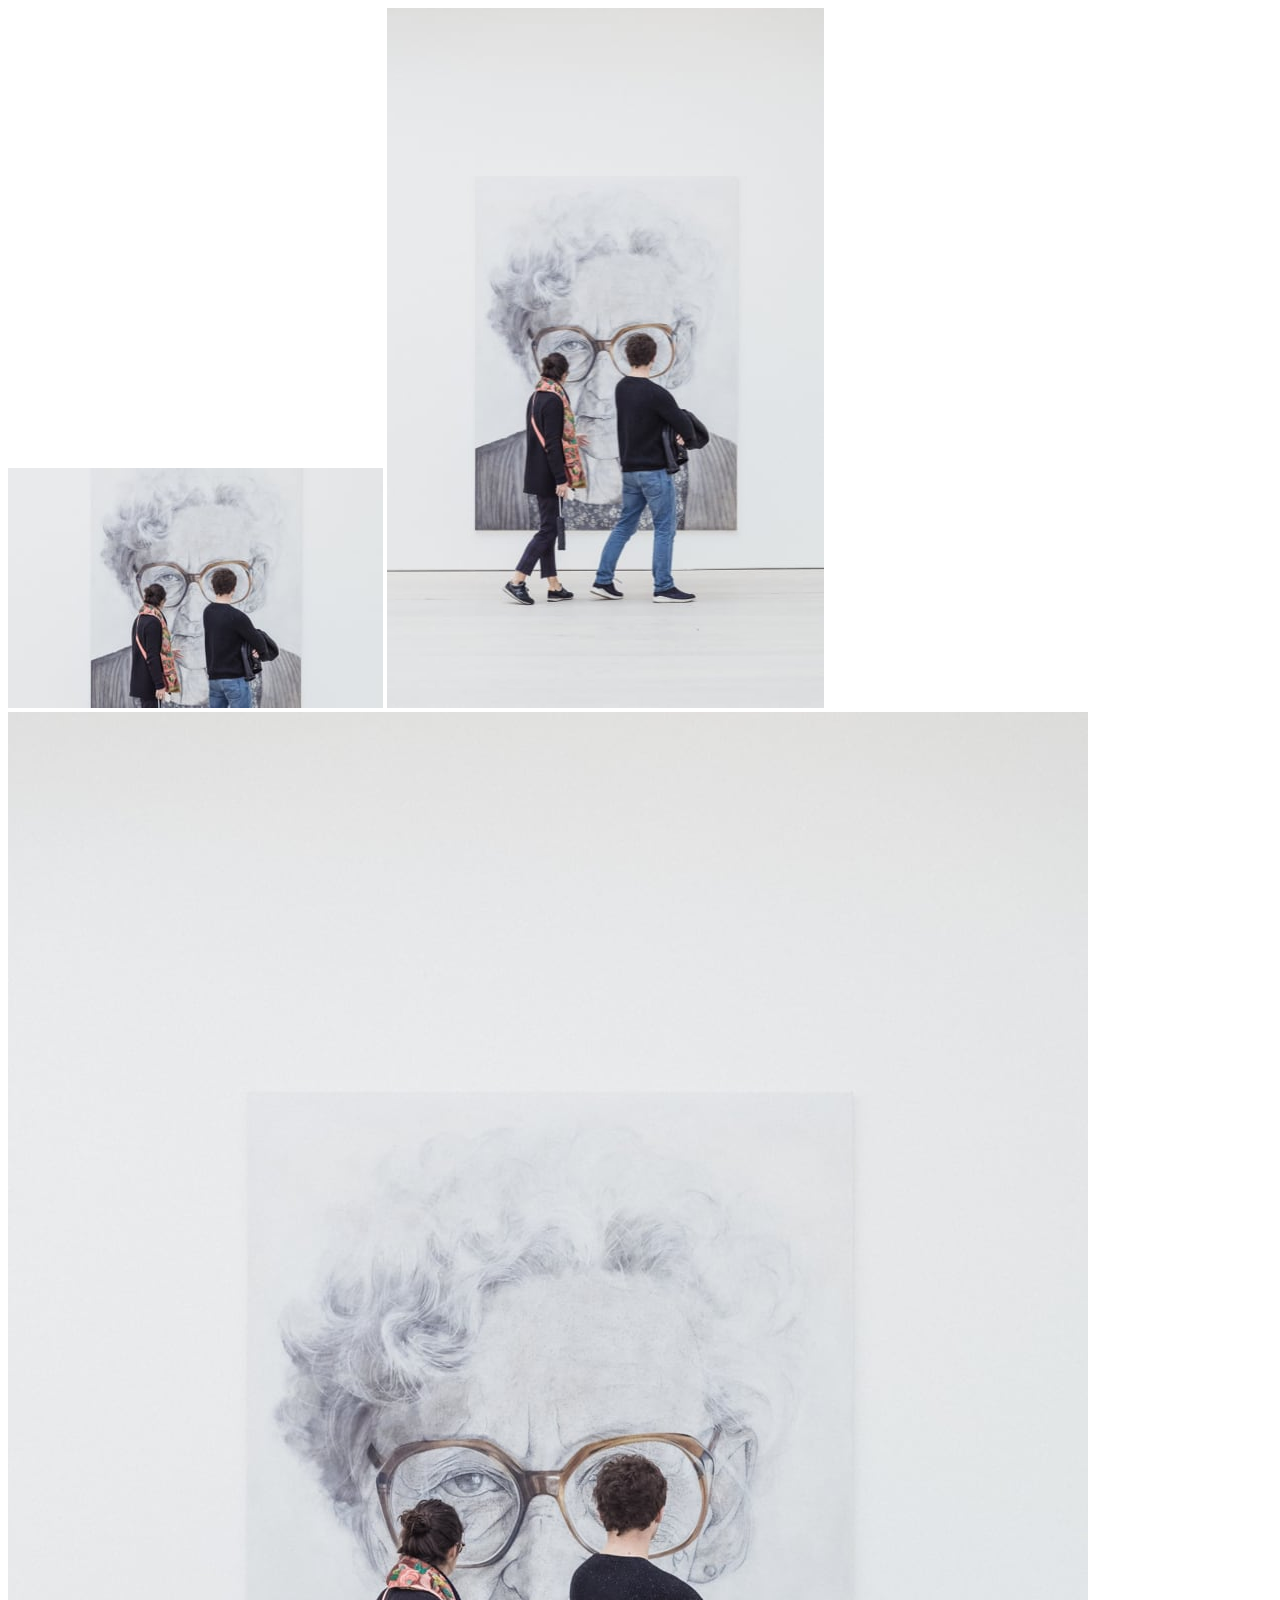
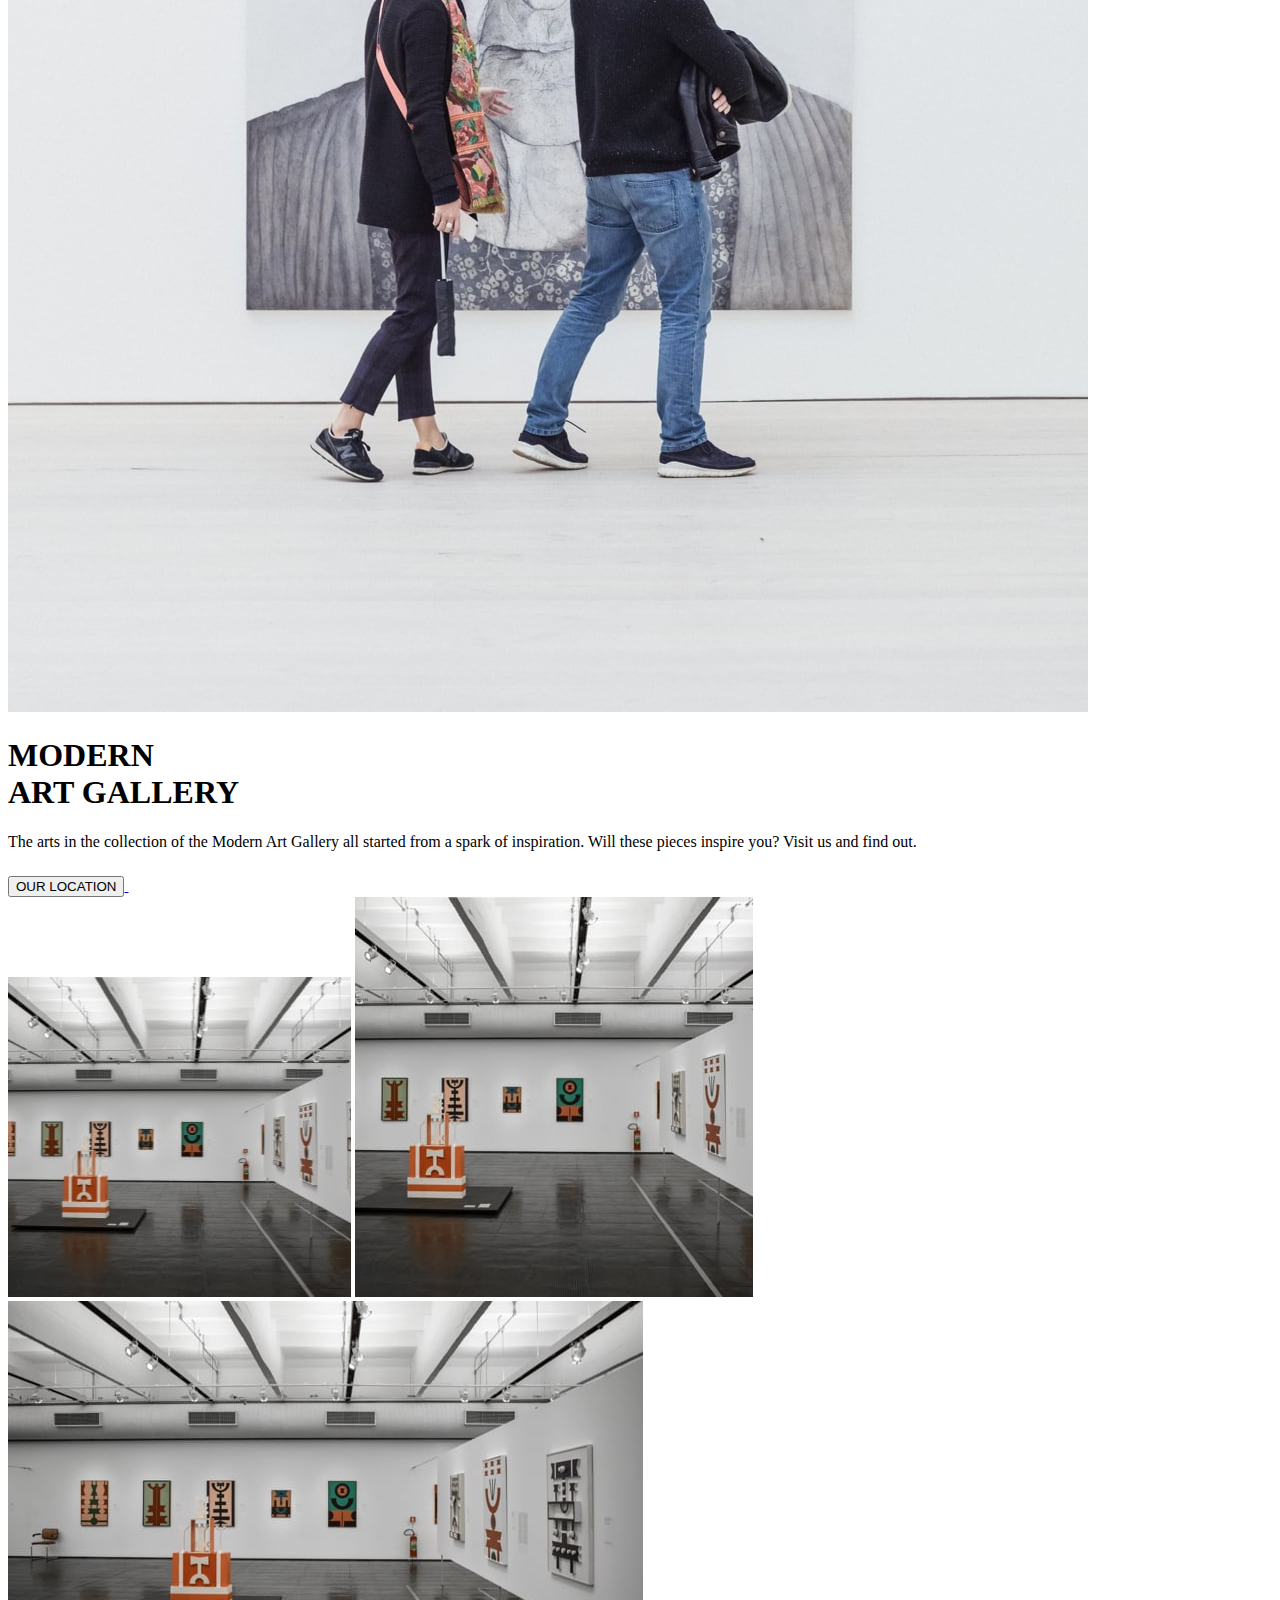
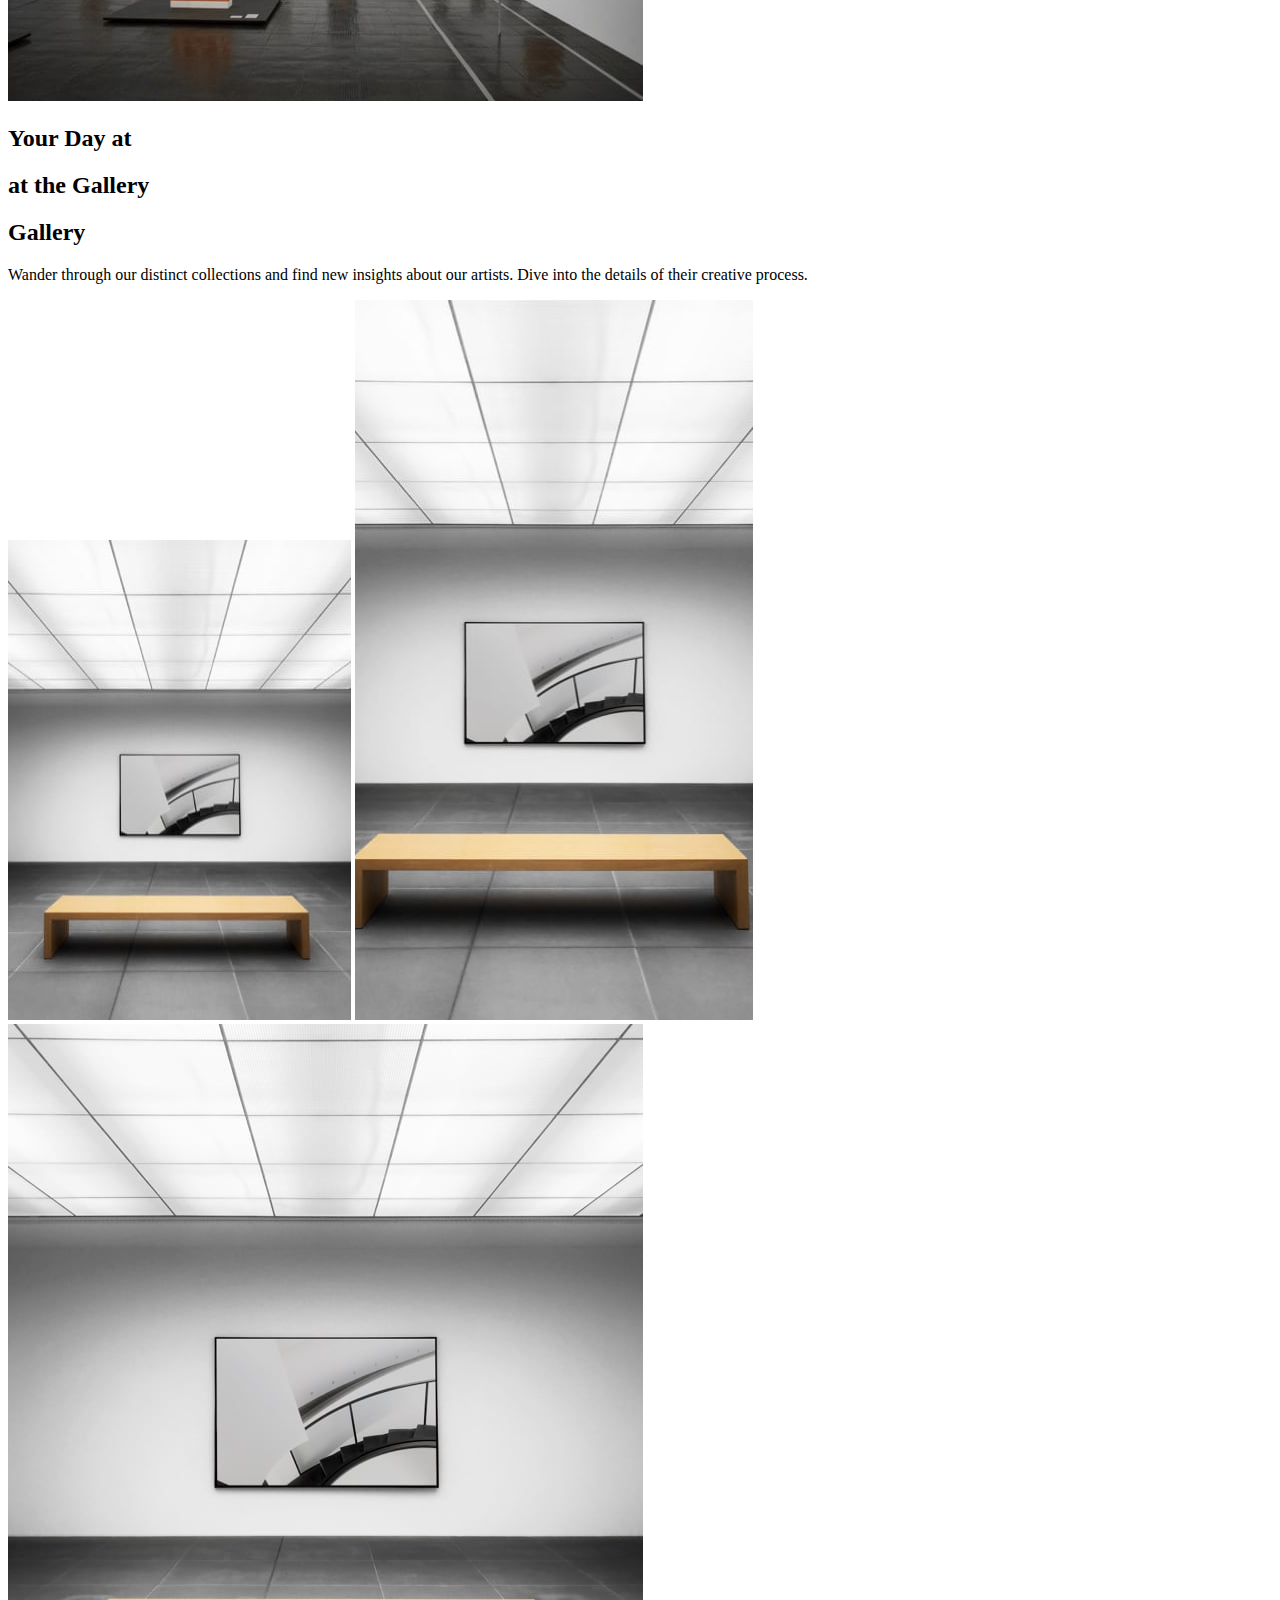
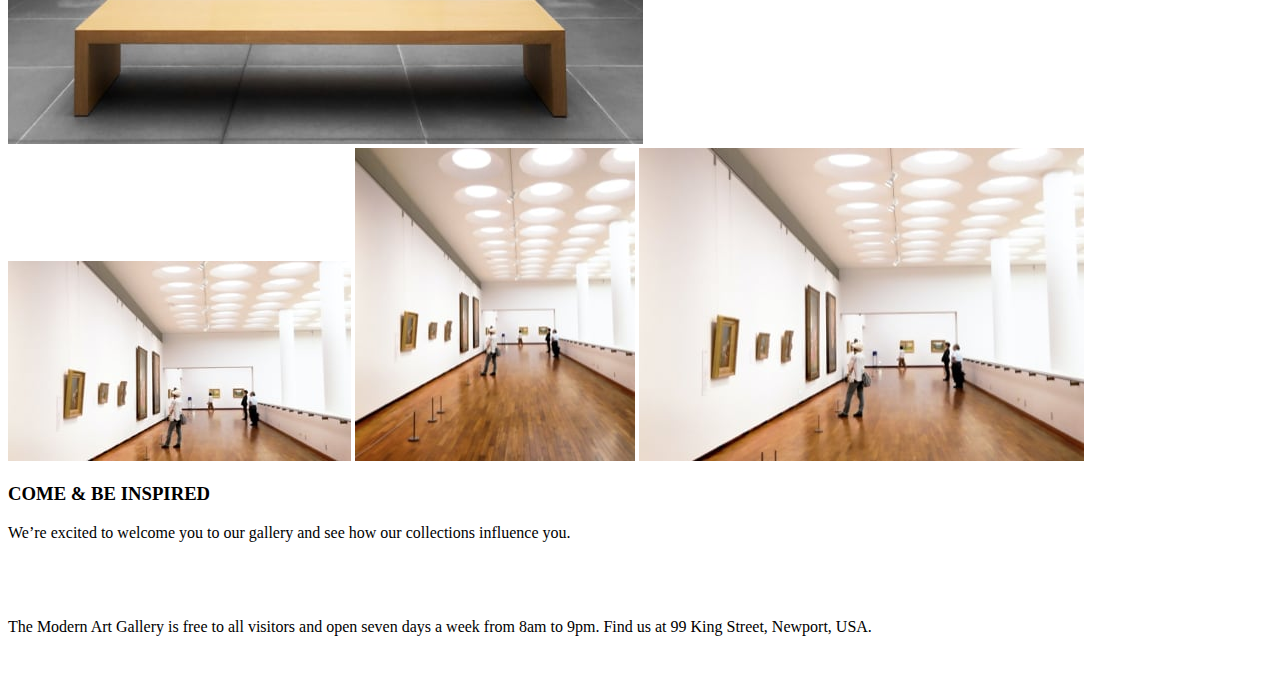
==== index.html @ ff8f23a4 "add home html" ====
<!DOCTYPE html>
<html lang="en">
  <head>
    <meta charset="UTF-8" />
    <meta http-equiv="X-UA-Compatible" content="IE=edge" />
    <meta name="viewport" content="width=device-width, initial-scale=1.0" />
    <link rel="preconnect" href="https://fonts.googleapis.com" />
    <link rel="preconnect" href="https://fonts.gstatic.com" crossorigin />
    <link
      href="https://fonts.googleapis.com/css2?family=Big+Shoulders+Display:wght@900&family=Outfit:wght@300&display=swap"
      rel="stylesheet"
    />
    <link rel="preconnect" href="https://fonts.googleapis.com" />
    <link rel="preconnect" href="https://fonts.gstatic.com" crossorigin />
    <link
      href="https://fonts.googleapis.com/css2?family=Big+Shoulders+Display:wght@900&family=Outfit:wght@400;800&family=Plus+Jakarta+Sans:wght@400;500;700;800&display=swap"
      rel="stylesheet"
    />
    <link rel="icon" href="images/svg/favicon-32x32.png" />
    <link rel="stylesheet" href="./style.css" />
    <link rel="stylesheet" href="./media.css" />
    <link rel="stylesheet" href="./media-desktop.css" />
    <title>home</title>
  </head>
  <body>
    <main>
      <div class="header">
        <div class="header-cobe"></div>
        <img class="img-mobile-hero" src="./images/mobile/image-hero.jpg" alt="galerea" />
        <img class="tablet-img-hero" src="./images/tablet/image-hero.jpg" alt="galerea" />
        <img class="img-desktop-hero" src="./images/desktop/image-hero@2x.jpg" alt="galerea" />
      </div>
      <div class="black-and-white">
        <h1 class="head-h1">
          MODER<span class="N">N</span>
          <br />
          ART GAL<span class="lery">LERY</span>
        </h1>
        <div class="line"></div>
      </div>
      <div class="header-p">
        <p>
          The arts in the collection of the Modern Art Gallery all started from a spark of
          inspiration. Will these pieces inspire you? Visit us and find out.
        </p>
      </div>
      <div class="btn-home">
        <a href="page2.html">
          <button class="my-btn">OUR LOCATION</button>
          <img
            class="img-arrow-right"
            src="./images/svg/icon-arrow-right.svg"
            alt="icon-arrow-right"
          />
        </a>
      </div>
      <div class="section">
        <div class="section-1">
          <img class="mobile-galerea" src="./images/mobile/image-grid-1.jpg" alt="garelea" />
          <img class="tablet-galerea" src="./images/tablet/image-grid-1.jpg" alt="galerea" />
          <img class="desktop-galerea" src="./images/desktop/image-grid-1.jpg" alt="galerea" />
          <div class="your-day">
            <h2>Your Day <span class="at">at</span></h2>
            <h2><span class="span-at">at</span> the Gallery</h2>
            <h2 class="gallery-h2">Gallery</h2>
            <div class="your-day-p">
              <p>
                Wander through our distinct collections and find new insights about our artists.
                Dive into the details of their creative process.
              </p>
            </div>
          </div>
        </div>
        <div class="galleryes">
          <img class="mobile-galerea2" src="./images/mobile/image-grid-2.jpg" alt="galerea" />
          <img class="tablet-galerea2" src="images/tablet/image-grid-2.jpg" alt="galerea" />
          <img class="desktop-galerea2" src="./images/desktop/image-grid-2.jpg" alt="galerea" />
          <div class="lol">
            <img class="mobile-galerea3" src="./images/mobile/image-grid-3.jpg" alt="galerea" />
            <img class="tablet-galerea3" src="images/tablet/image-grid-3.jpg" alt="galerea" />
            <img class="desktop-galerea3" src="./images/desktop/image-grid-3.jpg" alt="galerea" />
            <div class="black-cobe">
              <h3>COME & BE INSPIRED</h3>
              <p>
                We’re excited to welcome you to our gallery and see how our collections influence
                you.
              </p>
            </div>
          </div>
        </div>
      </div>
    </main>
    <footer class="footer-home">
      <svg class="footer-logo" width="111" height="40" xmlns="http://www.w3.org/2000/svg">
        <path
          d="M3.916 18.656V12.99L3.27 3.27h.598l.99 9.95 1.406 5.436h3.708l1.428-5.435.968-9.95h.621l-.668 9.72v5.665h3.455V.23H10.25L8.706 7.21l-.276 8.406H7.83l-.3-8.407L6.012.23H.462v18.426h3.455Zm18.61.23c1.689 0 2.902-.356 3.64-1.07.736-.714 1.135-1.9 1.197-3.559.061-1.505.092-3.105.092-4.802 0-1.697-.03-3.313-.092-4.848-.062-1.643-.46-2.822-1.198-3.536C25.428.357 24.215 0 22.525 0c-1.688 0-2.913.357-3.673 1.071-.76.714-1.155 1.893-1.186 3.536a237.22 237.22 0 0 0-.046 4.825v.365c.002 1.576.018 3.063.046 4.46.03 1.659.426 2.845 1.186 3.559s1.985 1.07 3.674 1.07Zm0-2.81c-.906 0-1.374-.39-1.405-1.174-.03-.783-.054-1.643-.07-2.58a176.449 176.449 0 0 1 0-5.78c.016-.937.04-1.797.07-2.58.03-.768.499-1.152 1.405-1.152.89 0 1.351.384 1.382 1.152.03.783.057 1.643.08 2.58a117.65 117.65 0 0 1 0 5.78c-.023.937-.05 1.797-.08 2.58-.03.783-.491 1.175-1.382 1.175Zm11.447 2.58c1.735 0 2.987-.368 3.754-1.105.768-.737 1.167-1.95 1.198-3.64.03-1.074.05-2.091.058-3.051.007-.96.007-1.92 0-2.88-.008-.959-.027-1.968-.058-3.028-.03-1.689-.43-2.898-1.198-3.628C36.96.595 35.708.23 33.973.23h-4.675v18.426h4.675Zm0-3.04h-1.22V3.271h1.22c.967 0 1.467.422 1.497 1.266.092 3.256.092 6.519 0 9.79-.03.86-.53 1.29-1.497 1.29Zm14.81 3.04v-3.04H44.27v-4.814h4.284v-3.04h-4.284V3.271h4.514V.23h-7.97v18.425h7.97Zm4.837 0v-6.218h.783l1.75 6.218h3.663l-2.165-6.794a3.199 3.199 0 0 0 1.405-1.463c.307-.637.476-1.455.506-2.453.016-.43.027-.806.035-1.128.008-.323.008-.645 0-.968a96.42 96.42 0 0 0-.035-1.128c-.061-1.597-.472-2.745-1.232-3.444C57.57.58 56.33.23 54.61.23h-4.445v18.426h3.455Zm.99-9.259h-.99V3.271h.99c.952 0 1.451.422 1.497 1.266a28.055 28.055 0 0 1 0 3.594c-.046.844-.545 1.266-1.497 1.266Zm9.927 9.26-.299-7.072-.599-8.337h.645l.944 9.374 1.382 6.034h5.252V.23h-3.34l.276 7.9.645 7.486h-.598l-1.267-9.512L66.196.23h-4.998v18.426h3.34ZM3.547 39.77l.392-3.847H6.61l.392 3.847h3.547L7.992 21.344H2.557L0 39.77h3.547Zm2.74-6.887H4.262l.415-4.077.276-4.422h.645l.276 4.422.415 4.077Zm9.099 6.887v-6.22h.783l1.75 6.22h3.663l-2.165-6.795a3.199 3.199 0 0 0 1.404-1.463c.308-.637.477-1.454.507-2.452.016-.43.027-.807.035-1.13.007-.322.007-.644 0-.966-.008-.323-.02-.7-.035-1.13-.061-1.596-.472-2.744-1.232-3.442-.76-.7-2-1.048-3.72-1.048h-4.445V39.77h3.455Zm.99-9.26h-.99v-6.126h.99c.952 0 1.451.422 1.497 1.267a28.055 28.055 0 0 1 0 3.593c-.046.844-.545 1.267-1.497 1.267Zm12.553 9.26V24.384h2.948v-3.04h-9.374v3.04h2.971V39.77h3.455Zm14.326.23c1.643 0 2.841-.357 3.593-1.071.753-.714 1.167-1.9 1.244-3.559.03-.706.05-1.474.058-2.303.007-.829-.004-1.597-.035-2.303h-4.63v2.994h1.267a16.197 16.197 0 0 1 0 2.257c-.03.384-.176.676-.437.876-.261.2-.614.299-1.06.299-.89 0-1.359-.392-1.405-1.175a90.954 90.954 0 0 1-.126-3.535 107.71 107.71 0 0 1 0-3.858c.023-1.29.065-2.472.126-3.547.046-.768.515-1.152 1.405-1.152.845 0 1.29.384 1.336 1.152.03.43.046.96.046 1.59 0 .629-.015 1.158-.046 1.588h3.455c.03-.353.046-.775.046-1.266 0-.492-.015-.914-.046-1.267-.107-1.643-.53-2.822-1.267-3.536-.737-.714-1.911-1.07-3.524-1.07-1.136 0-2.053.157-2.752.471a3.032 3.032 0 0 0-1.543 1.532c-.33.706-.519 1.643-.565 2.81-.015.614-.03 1.328-.046 2.142a135.078 135.078 0 0 0 0 5.102c.016.821.031 1.555.046 2.2.046 1.105.23 1.996.553 2.671a3.01 3.01 0 0 0 1.532 1.486c.699.315 1.624.472 2.775.472Zm9.375-.23.391-3.847h2.672l.391 3.847h3.547l-2.556-18.426h-5.436L49.083 39.77h3.547Zm2.74-6.887h-2.026l.414-4.077.277-4.422h.644l.277 4.422.414 4.077Zm13.636 6.887v-3.04h-4.538V21.343h-3.455V39.77h7.993Zm9.374 0v-3.04h-4.537V21.343h-3.455V39.77h7.992Zm9.351 0v-3.04h-4.514v-4.814H87.5v-3.04h-4.284v-4.492h4.514v-3.04h-7.969V39.77h7.97Zm4.837 0v-6.22h.783l1.75 6.22h3.663l-2.165-6.795a3.199 3.199 0 0 0 1.405-1.463c.307-.637.476-1.454.507-2.452.015-.43.026-.807.034-1.13.008-.322.008-.644 0-.966a96.42 96.42 0 0 0-.034-1.13c-.062-1.596-.473-2.744-1.233-3.442-.76-.7-2-1.048-3.72-1.048h-4.445V39.77h3.455Zm.99-9.26h-.99v-6.126h.99c.953 0 1.452.422 1.498 1.267a28.055 28.055 0 0 1 0 3.593c-.046.844-.545 1.267-1.497 1.267Zm13.037 9.26v-4.4l.253-1.06 3.202-12.966h-3.524l-.99 4.468-.346 5.413h-.645l-.345-5.413-.99-4.468h-3.525l3.202 12.99.253 1.036v4.4h3.455Z"
          fill="#FFF"
        />
      </svg>
      <div class="footer-home-p">
        <p>
          The Modern Art Gallery is free to all visitors and open seven days a week from 8am to 9pm.
          Find us at 99 King Street, Newport, USA.
        </p>
      </div>
      <div class="footer-svg-container">
        <svg class="logo-facebook" width="20" height="20" xmlns="http://www.w3.org/2000/svg">
          <path
            d="M18.896 0H1.104C.494 0 0 .494 0 1.104v17.793C0 19.506.494 20 1.104 20h9.58v-7.745H8.076V9.237h2.606V7.01c0-2.583 1.578-3.99 3.883-3.99 1.104 0 2.052.082 2.329.119v2.7h-1.598c-1.254 0-1.496.597-1.496 1.47v1.928h2.989l-.39 3.018h-2.6V20h5.098c.608 0 1.102-.494 1.102-1.104V1.104C20 .494 19.506 0 18.896 0Z"
            fill="#FFF"
          />
        </svg>
        <svg class="logo-instagram" width="20" height="20" xmlns="http://www.w3.org/2000/svg">
          <path
            d="M10 1.802c2.67 0 2.987.01 4.042.059 2.71.123 3.975 1.409 4.099 4.099.048 1.054.057 1.37.057 4.04 0 2.672-.01 2.988-.057 4.042-.124 2.687-1.387 3.975-4.1 4.099-1.054.048-1.37.058-4.041.058-2.67 0-2.987-.01-4.04-.058-2.718-.124-3.977-1.416-4.1-4.1-.048-1.054-.058-1.37-.058-4.041 0-2.67.01-2.986.058-4.04.124-2.69 1.387-3.977 4.1-4.1 1.054-.048 1.37-.058 4.04-.058ZM10 0C7.284 0 6.944.012 5.877.06 2.246.227.227 2.242.061 5.877.01 6.944 0 7.284 0 10s.012 3.057.06 4.123c.167 3.632 2.182 5.65 5.817 5.817 1.067.048 1.407.06 4.123.06s3.057-.012 4.123-.06c3.629-.167 5.652-2.182 5.816-5.817.05-1.066.061-1.407.061-4.123s-.012-3.056-.06-4.122C19.777 2.249 17.76.228 14.124.06 13.057.01 12.716 0 10 0Zm0 4.865a5.135 5.135 0 1 0 0 10.27 5.135 5.135 0 0 0 0-10.27Zm0 8.468a3.333 3.333 0 1 1 0-6.666 3.333 3.333 0 0 1 0 6.666Zm5.338-9.87a1.2 1.2 0 1 0 0 2.4 1.2 1.2 0 0 0 0-2.4Z"
            fill="#FFF"
          />
        </svg>
        <svg class="logo-twiter" width="20" height="17" xmlns="http://www.w3.org/2000/svg">
          <path
            d="M20 2.172a8.192 8.192 0 0 1-2.357.646 4.11 4.11 0 0 0 1.805-2.27 8.22 8.22 0 0 1-2.606.996A4.096 4.096 0 0 0 13.847.248c-2.65 0-4.596 2.472-3.998 5.037A11.648 11.648 0 0 1 1.392 1a4.109 4.109 0 0 0 1.27 5.478 4.086 4.086 0 0 1-1.858-.513c-.045 1.9 1.318 3.679 3.291 4.075a4.113 4.113 0 0 1-1.853.07 4.106 4.106 0 0 0 3.833 2.849A8.25 8.25 0 0 1 0 14.658a11.616 11.616 0 0 0 6.29 1.843c7.618 0 11.923-6.434 11.663-12.205A8.354 8.354 0 0 0 20 2.172Z"
            fill="#FFF"
          />
        </svg>
      </div>
    </footer>
  </body>
</html>
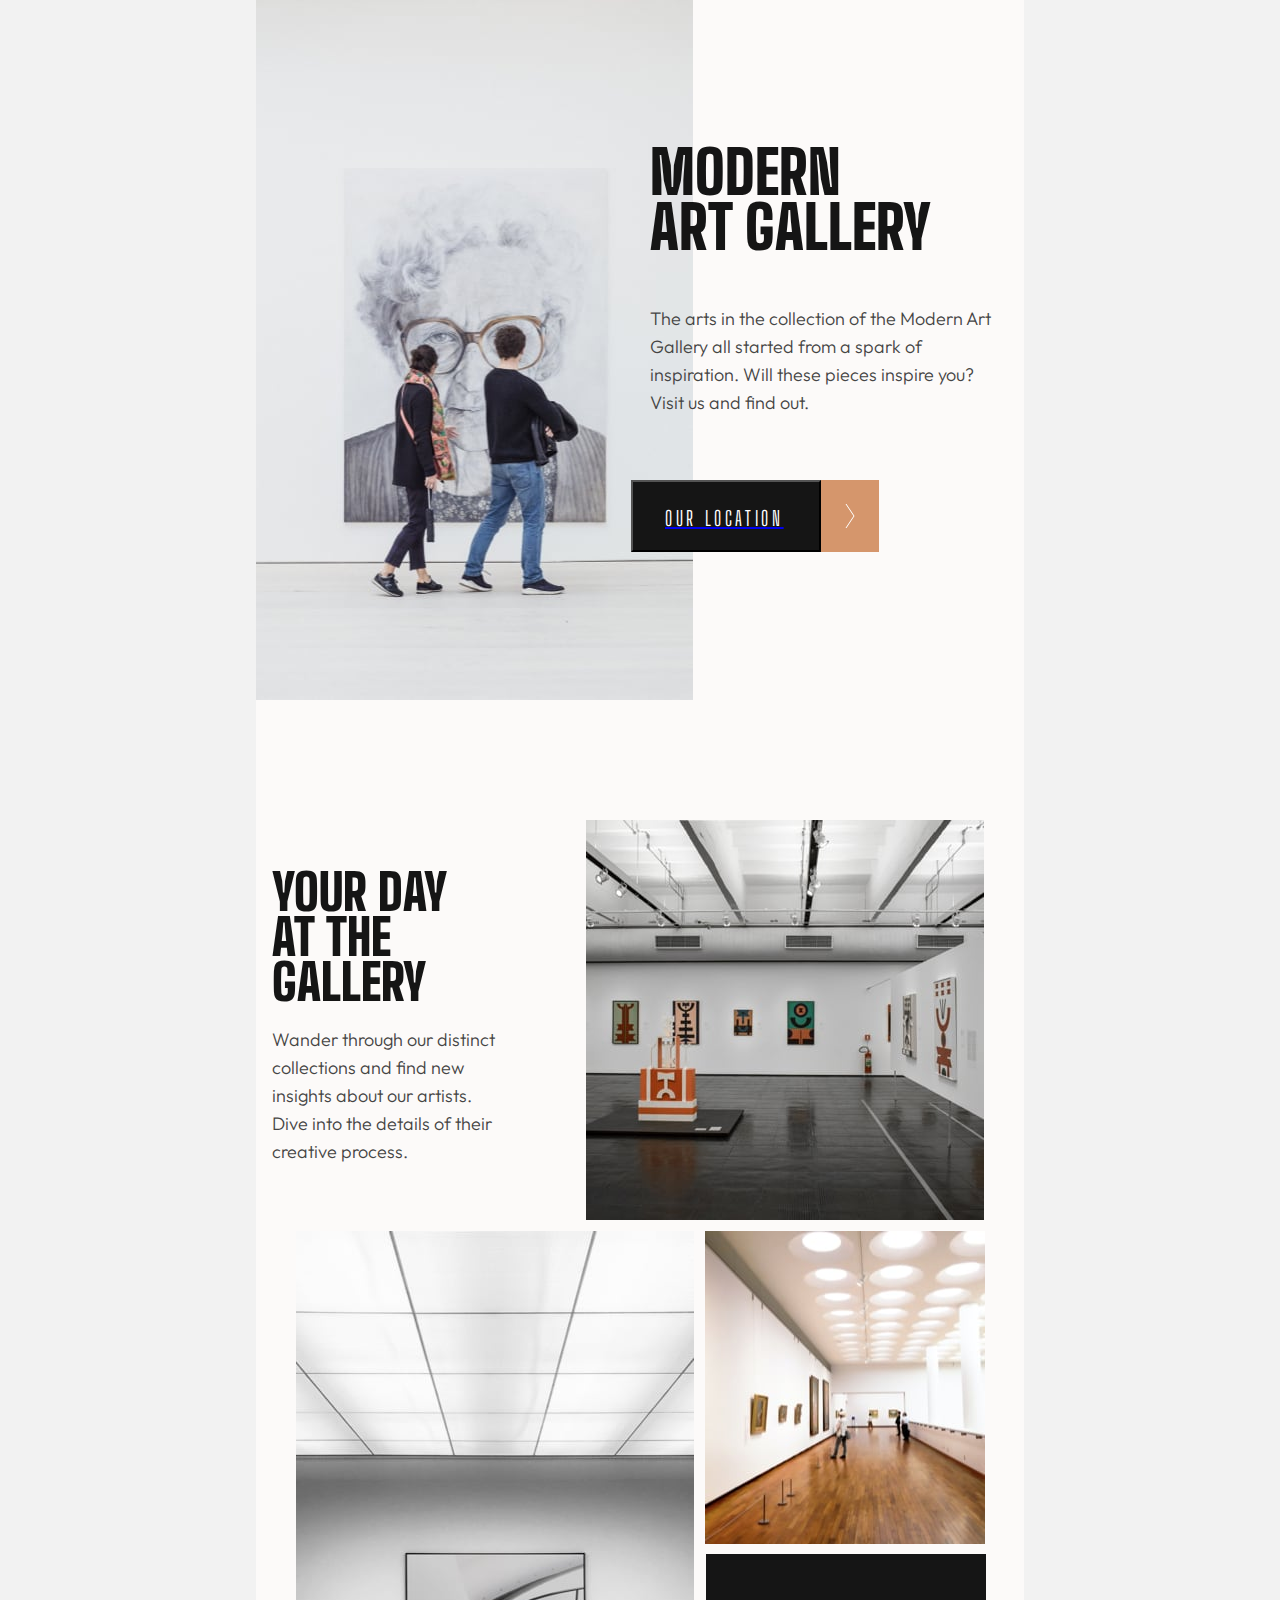
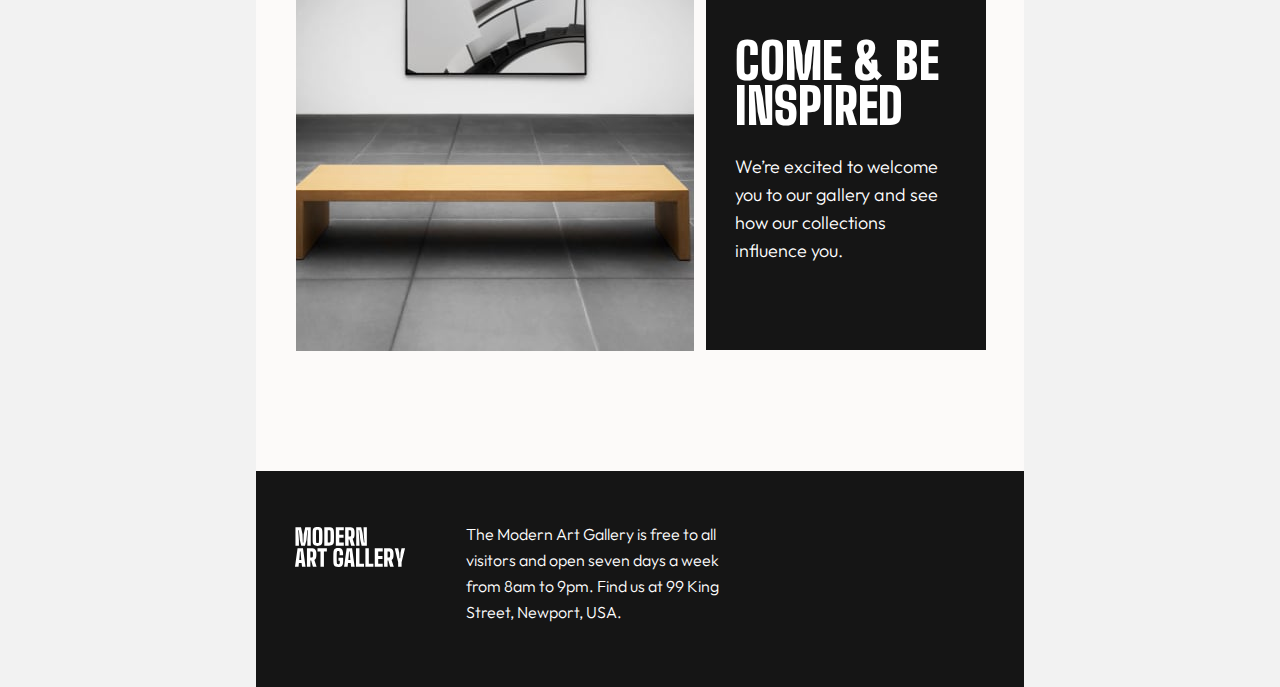
==== commit d417f0fc: "add mobile,tablet,desktop css" ====
--- a/index.html
+++ b/index.html
@@ -91,12 +91,7 @@
       </div>
     </main>
     <footer class="footer-home">
-      <svg class="footer-logo" width="111" height="40" xmlns="http://www.w3.org/2000/svg">
-        <path
-          d="M3.916 18.656V12.99L3.27 3.27h.598l.99 9.95 1.406 5.436h3.708l1.428-5.435.968-9.95h.621l-.668 9.72v5.665h3.455V.23H10.25L8.706 7.21l-.276 8.406H7.83l-.3-8.407L6.012.23H.462v18.426h3.455Zm18.61.23c1.689 0 2.902-.356 3.64-1.07.736-.714 1.135-1.9 1.197-3.559.061-1.505.092-3.105.092-4.802 0-1.697-.03-3.313-.092-4.848-.062-1.643-.46-2.822-1.198-3.536C25.428.357 24.215 0 22.525 0c-1.688 0-2.913.357-3.673 1.071-.76.714-1.155 1.893-1.186 3.536a237.22 237.22 0 0 0-.046 4.825v.365c.002 1.576.018 3.063.046 4.46.03 1.659.426 2.845 1.186 3.559s1.985 1.07 3.674 1.07Zm0-2.81c-.906 0-1.374-.39-1.405-1.174-.03-.783-.054-1.643-.07-2.58a176.449 176.449 0 0 1 0-5.78c.016-.937.04-1.797.07-2.58.03-.768.499-1.152 1.405-1.152.89 0 1.351.384 1.382 1.152.03.783.057 1.643.08 2.58a117.65 117.65 0 0 1 0 5.78c-.023.937-.05 1.797-.08 2.58-.03.783-.491 1.175-1.382 1.175Zm11.447 2.58c1.735 0 2.987-.368 3.754-1.105.768-.737 1.167-1.95 1.198-3.64.03-1.074.05-2.091.058-3.051.007-.96.007-1.92 0-2.88-.008-.959-.027-1.968-.058-3.028-.03-1.689-.43-2.898-1.198-3.628C36.96.595 35.708.23 33.973.23h-4.675v18.426h4.675Zm0-3.04h-1.22V3.271h1.22c.967 0 1.467.422 1.497 1.266.092 3.256.092 6.519 0 9.79-.03.86-.53 1.29-1.497 1.29Zm14.81 3.04v-3.04H44.27v-4.814h4.284v-3.04h-4.284V3.271h4.514V.23h-7.97v18.425h7.97Zm4.837 0v-6.218h.783l1.75 6.218h3.663l-2.165-6.794a3.199 3.199 0 0 0 1.405-1.463c.307-.637.476-1.455.506-2.453.016-.43.027-.806.035-1.128.008-.323.008-.645 0-.968a96.42 96.42 0 0 0-.035-1.128c-.061-1.597-.472-2.745-1.232-3.444C57.57.58 56.33.23 54.61.23h-4.445v18.426h3.455Zm.99-9.259h-.99V3.271h.99c.952 0 1.451.422 1.497 1.266a28.055 28.055 0 0 1 0 3.594c-.046.844-.545 1.266-1.497 1.266Zm9.927 9.26-.299-7.072-.599-8.337h.645l.944 9.374 1.382 6.034h5.252V.23h-3.34l.276 7.9.645 7.486h-.598l-1.267-9.512L66.196.23h-4.998v18.426h3.34ZM3.547 39.77l.392-3.847H6.61l.392 3.847h3.547L7.992 21.344H2.557L0 39.77h3.547Zm2.74-6.887H4.262l.415-4.077.276-4.422h.645l.276 4.422.415 4.077Zm9.099 6.887v-6.22h.783l1.75 6.22h3.663l-2.165-6.795a3.199 3.199 0 0 0 1.404-1.463c.308-.637.477-1.454.507-2.452.016-.43.027-.807.035-1.13.007-.322.007-.644 0-.966-.008-.323-.02-.7-.035-1.13-.061-1.596-.472-2.744-1.232-3.442-.76-.7-2-1.048-3.72-1.048h-4.445V39.77h3.455Zm.99-9.26h-.99v-6.126h.99c.952 0 1.451.422 1.497 1.267a28.055 28.055 0 0 1 0 3.593c-.046.844-.545 1.267-1.497 1.267Zm12.553 9.26V24.384h2.948v-3.04h-9.374v3.04h2.971V39.77h3.455Zm14.326.23c1.643 0 2.841-.357 3.593-1.071.753-.714 1.167-1.9 1.244-3.559.03-.706.05-1.474.058-2.303.007-.829-.004-1.597-.035-2.303h-4.63v2.994h1.267a16.197 16.197 0 0 1 0 2.257c-.03.384-.176.676-.437.876-.261.2-.614.299-1.06.299-.89 0-1.359-.392-1.405-1.175a90.954 90.954 0 0 1-.126-3.535 107.71 107.71 0 0 1 0-3.858c.023-1.29.065-2.472.126-3.547.046-.768.515-1.152 1.405-1.152.845 0 1.29.384 1.336 1.152.03.43.046.96.046 1.59 0 .629-.015 1.158-.046 1.588h3.455c.03-.353.046-.775.046-1.266 0-.492-.015-.914-.046-1.267-.107-1.643-.53-2.822-1.267-3.536-.737-.714-1.911-1.07-3.524-1.07-1.136 0-2.053.157-2.752.471a3.032 3.032 0 0 0-1.543 1.532c-.33.706-.519 1.643-.565 2.81-.015.614-.03 1.328-.046 2.142a135.078 135.078 0 0 0 0 5.102c.016.821.031 1.555.046 2.2.046 1.105.23 1.996.553 2.671a3.01 3.01 0 0 0 1.532 1.486c.699.315 1.624.472 2.775.472Zm9.375-.23.391-3.847h2.672l.391 3.847h3.547l-2.556-18.426h-5.436L49.083 39.77h3.547Zm2.74-6.887h-2.026l.414-4.077.277-4.422h.644l.277 4.422.414 4.077Zm13.636 6.887v-3.04h-4.538V21.343h-3.455V39.77h7.993Zm9.374 0v-3.04h-4.537V21.343h-3.455V39.77h7.992Zm9.351 0v-3.04h-4.514v-4.814H87.5v-3.04h-4.284v-4.492h4.514v-3.04h-7.969V39.77h7.97Zm4.837 0v-6.22h.783l1.75 6.22h3.663l-2.165-6.795a3.199 3.199 0 0 0 1.405-1.463c.307-.637.476-1.454.507-2.452.015-.43.026-.807.034-1.13.008-.322.008-.644 0-.966a96.42 96.42 0 0 0-.034-1.13c-.062-1.596-.473-2.744-1.233-3.442-.76-.7-2-1.048-3.72-1.048h-4.445V39.77h3.455Zm.99-9.26h-.99v-6.126h.99c.953 0 1.452.422 1.498 1.267a28.055 28.055 0 0 1 0 3.593c-.046.844-.545 1.267-1.497 1.267Zm13.037 9.26v-4.4l.253-1.06 3.202-12.966h-3.524l-.99 4.468-.346 5.413h-.645l-.345-5.413-.99-4.468h-3.525l3.202 12.99.253 1.036v4.4h3.455Z"
-          fill="#FFF"
-        />
-      </svg>
+      <img class="light-logo" src="./images/svg/logo-light.svg" alt="" />
       <div class="footer-home-p">
         <p>
           The Modern Art Gallery is free to all visitors and open seven days a week from 8am to 9pm.
--- a/style.css
+++ b/style.css
@@ -0,0 +1,300 @@
+* {
+  margin: 0;
+  padding: 0;
+  box-sizing: border-box;
+}
+
+p {
+  font-family: "Outfit", sans-serif;
+}
+h1,
+h2,
+h3,
+button {
+  font-family: "Big Shoulders Display", cursive;
+}
+html {
+  overflow-x: hidden;
+}
+body {
+  background-color: #f2f2f2;
+  display: flex;
+  justify-content: center;
+  align-items: center;
+  flex-direction: column;
+  width: 100%;
+}
+main {
+  width: 375px;
+  background: #fcfaf9;
+  display: flex;
+  flex-direction: column;
+}
+.tablet-img-hero,
+.img-desktop-hero,
+.desktop-galerea,
+.desktop-galerea2,
+.desktop-galerea3,
+.at {
+  display: none;
+}
+.tablet-galerea {
+  display: none;
+}
+.img-mobile-hero {
+  margin-bottom: 50px;
+}
+.black-and-white {
+  display: flex;
+  flex-direction: column;
+}
+.head-h1 {
+  font-style: normal;
+  font-weight: 900;
+  font-size: 60px;
+  line-height: 55px;
+  text-transform: uppercase;
+  color: #151515;
+  margin-left: 16px;
+}
+.header-p {
+  font-style: normal;
+  font-weight: 300;
+  font-size: 18px;
+  line-height: 28px;
+  color: #444444;
+  margin: 45px 16px 50px 16px;
+}
+.btn-home a {
+  display: flex;
+}
+.btn-home button {
+  padding: 24px 35px 24px 32px;
+  font-style: normal;
+  font-size: 20px;
+  font-weight: 400;
+  line-height: 24px;
+  letter-spacing: 3.63636px;
+  color: #ffffff;
+  background-color: #151515;
+  height: 72px;
+}
+
+/* hover */
+.my-btn {
+  outline: none;
+}
+.btn-home:hover .my-btn {
+  background: #d5966c;
+  cursor: pointer;
+}
+.btn-home:hover .img-arrow-right {
+  background: #151515;
+  cursor: pointer;
+}
+
+.img-arrow-right {
+  background-color: #d5966c;
+  padding: 24px;
+}
+.mobile-galerea {
+  margin: 120px 16px 25px 16px;
+}
+.your-day h2 {
+  font-style: normal;
+  font-weight: 900;
+  font-size: 50px;
+  line-height: 45px;
+  text-transform: uppercase;
+  color: #151515;
+  padding-left: 16px;
+}
+.gallery-h2 {
+  display: none;
+}
+.your-day p {
+  font-style: normal;
+  font-weight: 300;
+  font-size: 18px;
+  line-height: 28px;
+  color: #444444;
+  margin: 21px 16px 32px 16px;
+}
+.mobile-galerea2 {
+  margin: 0 16px;
+}
+.tablet-galerea2 {
+  display: none;
+}
+.tablet-galerea3 {
+  display: none;
+}
+.mobile-galerea3 {
+  margin: 16px;
+}
+.black-cobe {
+  width: 343px;
+  height: 293px;
+  background-color: #151515;
+  margin: 0 16px 120px 16px;
+}
+.black-cobe h3 {
+  font-style: normal;
+  font-weight: 900;
+  font-size: 50px;
+  line-height: 45px;
+  text-transform: uppercase;
+  color: #ffffff;
+  padding: 48px 24px 24px 24px;
+}
+.black-cobe p {
+  font-style: normal;
+  font-weight: 300;
+  font-size: 18px;
+  line-height: 28px;
+  color: #ffffff;
+  padding: 0 24px 47px 24px;
+}
+.footer-home {
+  width: 375px;
+  height: 336px;
+  background: #151515;
+}
+.light-logo {
+  padding: 48px 32px;
+}
+.footer-home-p {
+  font-style: normal;
+  font-weight: 300;
+  font-size: 16px;
+  line-height: 26px;
+  color: #ffffff;
+  padding: 0 32px 32px 32px;
+}
+.logo-facebook {
+  padding: 0 20px 40px 24px;
+}
+.logo-instagram {
+  padding: 0 0 40px 0;
+}
+.logo-twiter {
+  padding: 0 0 40px 20px;
+}
+
+/* page2-location*/
+
+.main-location {
+  display: flex;
+  flex-direction: column;
+  justify-content: center;
+  align-items: center;
+  width: 100%;
+}
+.btn-location a {
+  display: flex;
+}
+
+/* hover */
+
+.btn-location:hover .my-button-loc {
+  background: #d5966c;
+  cursor: grabbing;
+}
+.btn-location:hover .img-arrow-left {
+  background: #151515;
+  cursor: grabbing;
+}
+.btn-location button {
+  font-style: normal;
+  font-weight: 800;
+  font-size: 20px;
+  line-height: 24px;
+  letter-spacing: 3.63636px;
+  color: #ffffff;
+  background-color: #151515;
+  padding: 24px 35px 24px 32px;
+  height: 72px;
+}
+.img-arrow-left {
+  background: #d5966c;
+  padding: 24px;
+}
+.map {
+  width: 375px;
+  height: 550px;
+  position: relative;
+  background-image: url("./images/mobile/image-map.png");
+  background-repeat: no-repeat;
+}
+.svg-location {
+  position: absolute;
+  left: 41.38%;
+  right: 41.07%;
+  top: 42%;
+  bottom: 47.82%;
+}
+.middle {
+  width: 375px;
+  height: 493px;
+  background-color: #151515;
+  display: grid;
+}
+.middle-h1 h1 {
+  font-style: normal;
+  font-weight: 900;
+  font-size: 50px;
+  line-height: 45px;
+  text-transform: uppercase;
+  color: #ffffff;
+  padding: 48px 16px;
+}
+.middle-h2 h2 {
+  font-style: normal;
+  font-weight: 900;
+  font-size: 32px;
+  line-height: 32px;
+  text-transform: uppercase;
+  color: #d5966c;
+  padding: 0 16px;
+}
+.middle-ppp {
+  font-style: normal;
+  font-weight: 300;
+  font-size: 18px;
+  line-height: 28px;
+  color: #ffffff;
+  padding: 20px 16px;
+}
+.middle-p {
+  font-style: normal;
+  font-weight: 300;
+  font-size: 18px;
+  line-height: 28px;
+  color: #ffffff;
+  padding: 0 16px 56px 16px;
+}
+.footer-location {
+  width: 375px;
+  height: 336px;
+  background: #d5966c;
+}
+.dark-logo {
+  padding: 48px 32px;
+}
+.footer-location-p {
+  font-style: normal;
+  font-weight: 300;
+  font-size: 16px;
+  line-height: 26px;
+  color: #151515;
+  padding: 0 32px 32px 32px;
+}
+.logo-facebook-footer {
+  padding: 0 20px 40px 24px;
+}
+.logo-instagram-footer {
+  padding: 0 0 40px 0;
+}
+.logo-twiter-footer {
+  padding: 0 0 40px 20px;
+}
--- a/media.css
+++ b/media.css
@@ -0,0 +1,154 @@
+@media screen and (min-width: 768px) {
+  main {
+    width: 768px;
+    background: #fcfaf9;
+    display: flex;
+    position: relative;
+  }
+  .img-mobile-hero,
+  .img-desktop-hero,
+  .desktop-galerea,
+  .desktop-galerea2,
+  .desktop-galerea3,
+  .mobile-galerea,
+  .mobile-galerea2,
+  .mobile-galerea3,
+  .at,
+  .gallery-h2 {
+    display: none;
+  }
+  .tablet-img-hero {
+    display: flex;
+    margin-bottom: 120px;
+  }
+  .black-and-white {
+    position: absolute;
+    top: 145px;
+    left: 378px;
+  }
+  .header-p {
+    position: absolute;
+    top: 260px;
+    left: 378px;
+  }
+  .btn-home {
+    position: absolute;
+    top: 480px;
+    left: 375px;
+  }
+  .section {
+    display: flex;
+    flex-wrap: wrap;
+  }
+  .section-1 {
+    display: flex;
+    flex-direction: row-reverse;
+    column-gap: 55px;
+    margin-bottom: 11px;
+    margin-right: 40px;
+  }
+  .your-day {
+    margin-top: 50px;
+  }
+  .tablet-galerea {
+    display: flex;
+  }
+  .your-day p {
+    width: 223px;
+    height: 140px;
+    left: 40px;
+  }
+  .galleryes {
+    display: flex;
+  }
+  .tablet-galerea2 {
+    display: flex;
+    margin: 0 11px 120px 40px;
+  }
+  .tablet-galerea3 {
+    display: flex;
+  }
+  .black-cobe {
+    margin: 10px 1px;
+    width: 280px;
+    height: 396px;
+  }
+  .black-cobe h3 {
+    padding: 85px 28px 24px 29px;
+  }
+  .black-cobe p {
+    padding: 0 28px 85px 29px;
+  }
+  .footer-home {
+    display: flex;
+    width: 768px;
+    height: 216px;
+  }
+  .light-logo {
+    padding: 56px 0px 120px 39px;
+  }
+  .footer-home-p {
+    width: 281px;
+    height: 104px;
+    padding: 0;
+    margin: 50px 113px 56px 60px;
+  }
+  .footer-svg-container {
+    display: flex;
+    padding: 56px 38px 0 0;
+  }
+
+  /* page2-location */
+
+  .map {
+    width: 768px;
+    height: 600px;
+    position: relative;
+    background-image: url("./images/tablet/image-map@2x.png");
+    background-size: 768px 600px;
+    background-repeat: no-repeat;
+  }
+  .btn-location {
+    margin-left: 39px;
+  }
+  .svg-location {
+    display: none;
+  }
+  .middle {
+    width: 768px;
+    height: 436px;
+    grid-template-columns: auto auto;
+    column-gap: 85px;
+  }
+  .middle-h1 {
+    font-size: 55px;
+    line-height: 50px;
+    width: 223px;
+    height: 100px;
+    padding: 88px 0 248px 39px;
+  }
+  .middle-container {
+    display: grid;
+    padding: 88px 40px 80px 0;
+  }
+
+  .footer-location {
+    display: flex;
+    width: 768px;
+    height: 216px;
+  }
+  .dark-logo {
+    padding: 56px 0px 120px 39px;
+  }
+  .footer-location-p {
+    width: 281px;
+    height: 104px;
+    padding: 0;
+    margin: 50px 113px 56px 60px;
+  }
+
+  .footer-svg-container-location {
+    display: flex;
+    padding: 56px 38px 0 0;
+  }
+}
--- a/media-desktop.css
+++ b/media-desktop.css
@@ -0,0 +1,204 @@
+@media screen and (min-width: 1360px) {
+  main {
+    width: 1360px;
+  }
+  .img-mobile-hero,
+  .tablet-img-hero,
+  .mobile-galerea,
+  .tablet-galerea,
+  .mobile-galerea2,
+  .tablet-galerea2,
+  .mobile-galerea3,
+  .tablet-galerea3,
+  .gallery-h2,
+  .span-at {
+    display: none;
+  }
+  .header {
+    display: flex;
+    width: 100%;
+  }
+  .header-cobe {
+    width: 430px;
+    height: 800px;
+    background: #151515;
+  }
+  .img-desktop-hero {
+    display: flex;
+    width: 540px;
+  }
+  .black-and-white {
+    position: absolute;
+    top: 180px;
+    left: 136px;
+  }
+  .head-h1 {
+    font-size: 94px;
+    line-height: 88px;
+    color: white;
+  }
+  .line {
+    width: 14px;
+    height: 78px;
+    background-color: #1f1e1e;
+    border-radius: 2px;
+    position: absolute;
+    top: 2px;
+    left: 296px;
+  }
+  .lery {
+    color: #151515;
+  }
+  .header-p {
+    font-size: 22px;
+    line-height: 32px;
+    width: 350px;
+    height: 160px;
+    position: absolute;
+    top: 135px;
+    left: 885px;
+  }
+  .btn-home {
+    position: absolute;
+    top: 420px;
+    left: 900px;
+  }
+  .section-1 {
+    display: flex;
+  }
+  .section {
+    margin: 200px 150px 180px 130px;
+  }
+  .your-day {
+    margin-top: 70px;
+    margin-left: -10px;
+  }
+  .your-day h2 {
+    font-size: 60px;
+    line-height: 60px;
+  }
+  .at {
+    display: inline;
+  }
+  .your-day p {
+    width: 350px;
+    font-size: 22px;
+    line-height: 32px;
+  }
+  .desktop-galerea {
+    display: flex;
+    margin: 0 0 20px 50px;
+  }
+  .black-cobe {
+    width: 445px;
+    height: 377px;
+    margin: 0 0 0 30px;
+  }
+  .black-cobe h3 {
+    padding: 65px 47px 0 47px;
+    font-size: 60px;
+    line-height: 60px;
+  }
+  .black-cobe p {
+    padding: 32px 47px 65px 47px;
+    font-size: 22px;
+    line-height: 32px;
+  }
+  .desktop-galerea2 {
+    display: flex;
+  }
+  .desktop-galerea3 {
+    display: flex;
+    margin: 0 0 30px 30px;
+  }
+  .footer-home {
+    display: flex;
+    width: 1360px;
+    height: 244px;
+  }
+  .light-logo {
+    padding: 80px 140px 106px 140px;
+  }
+  .footer-home-p {
+    font-size: 18px;
+    line-height: 28px;
+    width: 430px;
+    height: 84px;
+    padding: 0;
+    margin-top: 70px;
+  }
+  .footer-svg-container {
+    display: flex;
+    margin: 20px 100px 0;
+  }
+
+  .logo-facebook path:hover {
+    fill: #d5966c;
+    cursor: grabbing;
+  }
+
+  /* page2-location */
+
+  .map {
+    width: 1360px;
+    height: 600px;
+    position: relative;
+    background-image: url("./images/desktop/image-map.png");
+    background-repeat: no-repeat;
+    background-size: 1360px 600px;
+  }
+  .btn-location {
+    margin-left: 142px;
+  }
+  .middle {
+    width: 1360px;
+    height: 540px;
+    column-gap: 200px;
+  }
+  .middle-h1 {
+    font-size: 70px;
+    line-height: 70px;
+    width: 350px;
+    height: 140px;
+    padding: 104px 220px 304px 165px;
+  }
+  .middle-h2 {
+    font-size: 36px;
+    line-height: 36px;
+  }
+  .middle-ppp {
+    font-size: 22px;
+    line-height: 32px;
+  }
+  .middle-p {
+    width: 540px;
+    height: 128px;
+    font-size: 22px;
+    line-height: 32px;
+  }
+  .footer-location {
+    display: flex;
+    width: 1360px;
+    height: 240px;
+  }
+  .dark-logo {
+    padding: 80px 130px 106px 165px;
+  }
+  .footer-location-p {
+    font-size: 16px;
+    line-height: 26px;
+    width: 380px;
+    height: 84px;
+    padding: 0;
+    padding-top: 10px;
+  }
+  .footer-svg-container-location {
+    display: flex;
+    padding-left: 110px;
+    padding-top: 70px;
+  }
+  .logo-facebook-footer path:hover {
+    fill: white;
+    cursor: grabbing;
+  }
+}
